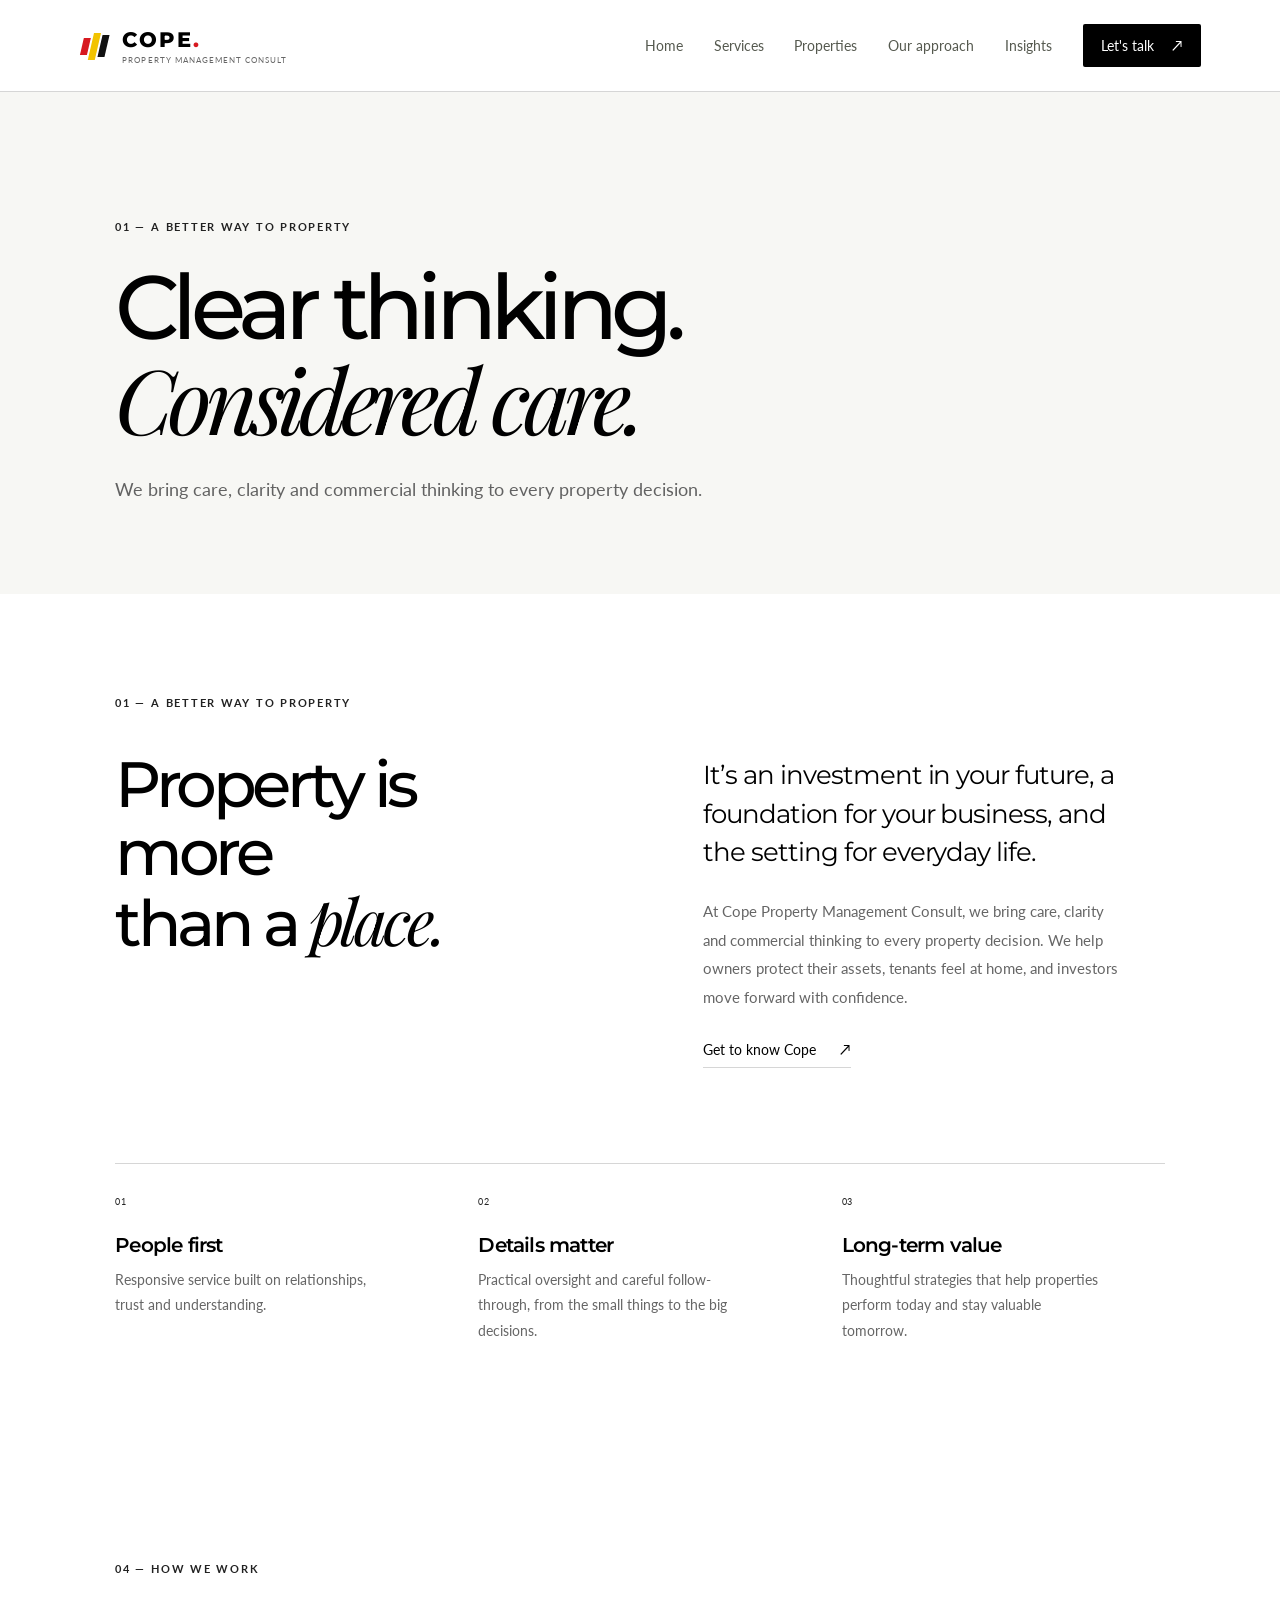
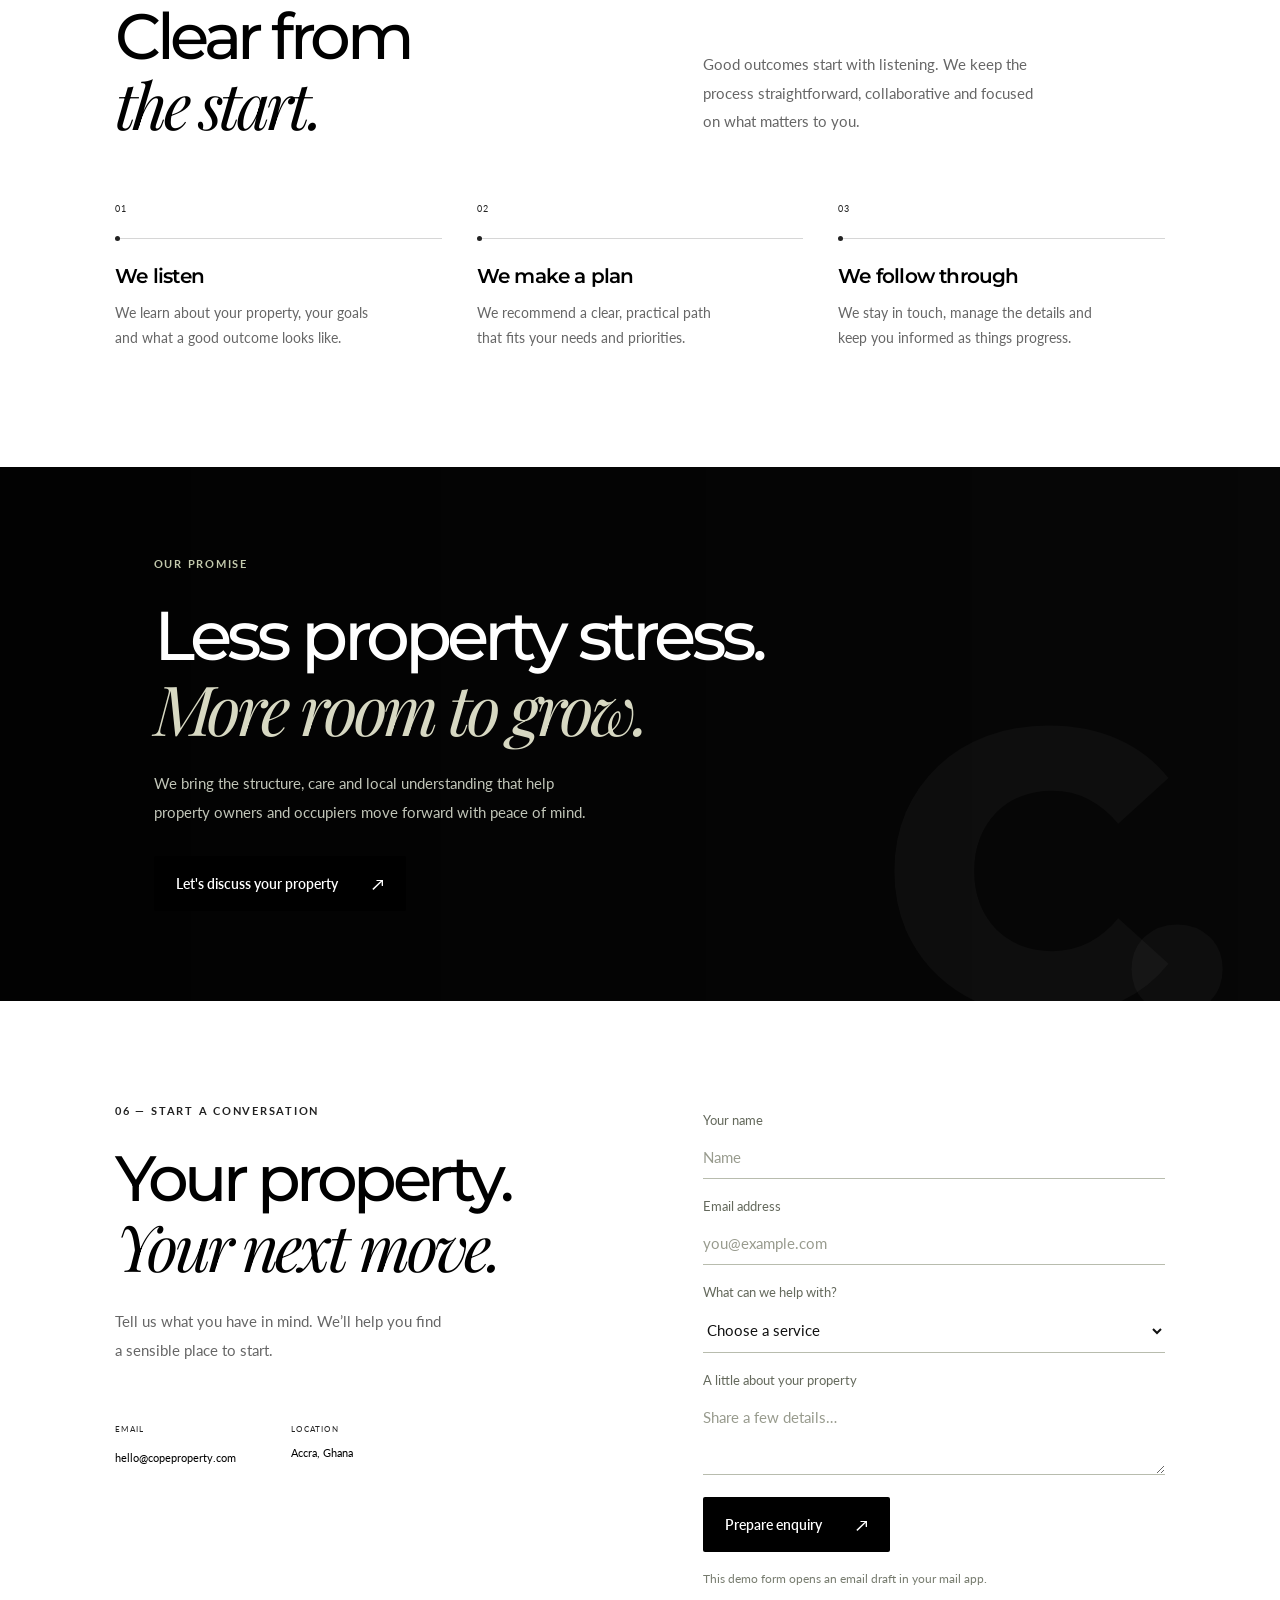
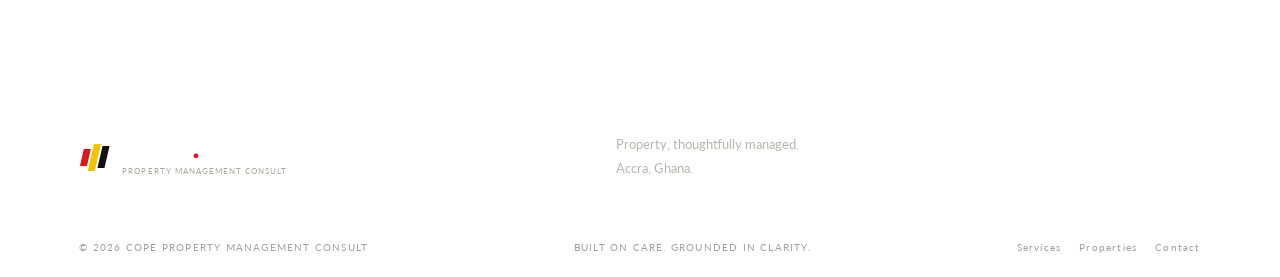
==== approach.html @ bb6e80b6 "first commit" ====
<!DOCTYPE html><html lang="en"><head>
  <meta charset="UTF-8">
  <meta name="viewport" content="width=device-width, initial-scale=1.0">
  <meta name="theme-color" content="#f4f0e8">
  <meta name="description" content="Cope Property Management Consult — thoughtful property management, real estate advisory and investment support in Ghana.">
  <title>Our Approach | Cope Property Management Consult</title>
  <link rel="preconnect" href="https://fonts.googleapis.com">
  <link rel="preconnect" href="https://fonts.gstatic.com" crossorigin>
  <link href="https://fonts.googleapis.com/css2?family=EB+Garamond:wght@400;500;600;700;800&family=Lato:wght@400;700;900&family=Montserrat:wght@400;500;600;700;800&family=Playfair+Display:wght@400;500;600;700&display=swap" rel="stylesheet">
  <link rel="stylesheet" href="styles.css">
</head><body id="top"><header class="site-header">
    <a class="brand" href="index.html" aria-label="Cope Property Management Consult home"><span class="brand-mark small"><span></span><span></span><span></span></span><span class="brand-copy"><strong>COPE<span>.</span></strong><small>PROPERTY MANAGEMENT CONSULT</small></span></a>
    <button class="menu-toggle" id="menu-toggle" aria-label="Open navigation" aria-expanded="false"><i></i><i></i></button>
    <nav class="main-nav" id="main-nav"><a href="index.html">Home</a><a href="services.html">Services</a><a href="properties.html">Properties</a><a href="approach.html">Our approach</a><a href="insights.html">Insights</a><a class="nav-cta" href="contact.html">Let's talk <span>↗</span></a></nav>
  </header><main><section class="page-hero section-pad"><div class="section-kicker">01 — A BETTER WAY TO PROPERTY</div><h1>Clear thinking.<br><em>Considered care.</em></h1><p>We bring care, clarity and commercial thinking to every property decision.</p></section><section class="intro section-pad" id="approach">
      <div class="section-kicker">01 — A BETTER WAY TO PROPERTY</div>
      <div class="intro-grid">
        <h2>Property is more<br>than a <em>place.</em></h2>
        <div class="intro-text"><p class="large-copy">It’s an investment in your future, a foundation for your business, and the setting for everyday life.</p><p>At Cope Property Management Consult, we bring care, clarity and commercial thinking to every property decision. We help owners protect their assets, tenants feel at home, and investors move forward with confidence.</p><a class="underlined-link" href="#contact">Get to know Cope <span>↗</span></a></div>
      </div>
      <div class="principles">
        <article><span>01</span><h3>People first</h3><p>Responsive service built on relationships, trust and understanding.</p></article>
        <article><span>02</span><h3>Details matter</h3><p>Practical oversight and careful follow-through, from the small things to the big decisions.</p></article>
        <article><span>03</span><h3>Long-term value</h3><p>Thoughtful strategies that help properties perform today and stay valuable tomorrow.</p></article>
      </div>
    </section><section class="process section-pad">
      <div class="section-heading"><div><div class="section-kicker">04 — HOW WE WORK</div><h2>Clear from<br><em>the start.</em></h2></div><p>Good outcomes start with listening. We keep the process straightforward, collaborative and focused on what matters to you.</p></div>
      <div class="process-grid"><article><span>01</span><div class="process-rule"></div><h3>We listen</h3><p>We learn about your property, your goals and what a good outcome looks like.</p></article><article><span>02</span><div class="process-rule"></div><h3>We make a plan</h3><p>We recommend a clear, practical path that fits your needs and priorities.</p></article><article><span>03</span><div class="process-rule"></div><h3>We follow through</h3><p>We stay in touch, manage the details and keep you informed as things progress.</p></article></div>
    </section><section class="statement">
      <div class="statement-bg"></div><div class="statement-content"><div class="section-kicker light">OUR PROMISE</div><h2>Less property stress.<br><em>More room to grow.</em></h2><p>We bring the structure, care and local understanding that help property owners and occupiers move forward with peace of mind.</p><a class="button button-light" href="#contact">Let's discuss your property <span>↗</span></a></div><div class="statement-mark">C.</div>
    </section><section class="contact section-pad" id="contact"><div class="contact-left"><div class="section-kicker">06 — START A CONVERSATION</div><h2>Your property.<br><em>Your next move.</em></h2><p>Tell us what you have in mind. We’ll help you find a sensible place to start.</p><div class="contact-details"><div><span>EMAIL</span><a href="mailto:hello@copeproperty.com">hello@copeproperty.com</a></div><div><span>LOCATION</span><p>Accra, Ghana</p></div></div></div><form class="contact-form" id="contact-form"><label>Your name<input type="text" name="name" placeholder="Name" required></label><label>Email address<input type="email" name="email" placeholder="you@example.com" required></label><label>What can we help with?<select name="service" required><option value="">Choose a service</option><option>Property management</option><option>Real estate consultancy</option><option>Sales or leasing support</option><option>Investment and asset advisory</option><option>Something else</option></select></label><label>A little about your property<textarea name="message" rows="3" placeholder="Share a few details…" required></textarea></label><button class="button button-dark submit-button" type="submit">Prepare enquiry <span>↗</span></button><p class="form-note" id="form-note">This demo form opens an email draft in your mail app.</p></form></section></main><footer class="footer"><div class="footer-top"><a class="brand footer-brand" href="index.html"><span class="brand-mark small"><span></span><span></span><span></span></span><span class="brand-copy"><strong>COPE<span>.</span></strong><small>PROPERTY MANAGEMENT CONSULT</small></span></a><p>Property, thoughtfully managed.<br>Accra, Ghana.</p><a class="back-top" href="#top">BACK TO TOP ↑</a></div><div class="footer-bottom"><span>© <span id="year"></span> COPE PROPERTY MANAGEMENT CONSULT</span><span>BUILT ON CARE. GROUNDED IN CLARITY.</span><div><a href="services.html">Services</a><a href="properties.html">Properties</a><a href="contact.html">Contact</a></div></div></footer><script src="script.js"></script></body></html>
---- styles.css ----
*{box-sizing:border-box} :root{--paper:#ffffff;--paper-2:#ffffff;--ink:#111111;--muted:#666666;--olive:#222222;--line:rgba(0,0,0,.16);--white:#ffffff;--serif:"Playfair Display","EB Garamond",serif}html{scroll-behavior:smooth;scroll-padding-top:90px}body{margin:0;background:#ffffff;color:#000000;font-family:"Lato",sans-serif;-webkit-font-smoothing:antialiased}a{color:inherit;text-decoration:none}button,input,select,textarea{font:inherit}.preloader{position:fixed;inset:0;z-index:1000;background:#ffffff;color:#111111;display:grid;place-items:center;transition:transform .9s cubic-bezier(.76,0,.24,1),visibility .9s}.preloader.done{transform:translateY(-100%);visibility:hidden}.preloader-inner{width:min(440px,82vw);text-align:center}.brand-mark{width:48px;height:48px;display:flex;align-items:center;justify-content:center;gap:3px;margin:0 auto 23px;transform:skew(-13deg)}.brand-mark span{display:block;width:10px;background:#d71920;height:25px}.brand-mark span:nth-child(2){height:40px;background:#f2c300}.brand-mark span:nth-child(3){height:32px;background:#111111}.preloader-name{font:800 36px Montserrat,sans-serif;letter-spacing:.15em}.preloader-name span,.brand-copy strong span{color:#b4bd92}.preloader-inner>p{font-size:9px;letter-spacing:.2em;margin:8px 0 44px;color:#555555}.loader-track{height:1px;background:#dedede;overflow:hidden}.loader-track span{display:block;width:0;height:100%;background:#111111;transition:width .15s}.loader-foot{display:flex;justify-content:space-between;margin-top:13px;font-size:8px;letter-spacing:.13em;color:#666666}.site-header{height:92px;padding:0 6.2%;display:flex;align-items:center;justify-content:space-between;border-bottom:1px solid var(--line);position:sticky;top:0;z-index:100;background:rgba(244,240,232,.92);backdrop-filter:blur(16px)}.brand{display:flex;align-items:center;gap:12px}.brand-mark.small{width:31px;height:32px;margin:0;gap:2px}.brand-mark.small span{width:7px;height:17px;background:#d71920}.brand-mark.small span:nth-child(2){height:27px;background:#f2c300}.brand-mark.small span:nth-child(3){height:22px;background:#111111}.brand-copy{display:flex;flex-direction:column;gap:3px}.brand-copy strong{font:800 18px Montserrat,sans-serif;letter-spacing:.12em}.brand-copy small{font-size:7px;letter-spacing:.13em;color:var(--muted)}.main-nav{display:flex;align-items:center;gap:36px;font-size:12px;color:#55594f}.main-nav>a:not(.nav-cta){transition:color .2s}.main-nav>a:hover{color:#111}.nav-cta{background:#000000;color:#ffffff;padding:13px 18px;border-radius:2px}.nav-cta span{padding-left:14px}.menu-toggle{display:none}.hero{min-height:650px;height:calc(100vh - 92px);max-height:850px;position:relative;display:grid;grid-template-columns:48% 52%;padding:0 6.2% 66px;overflow:hidden}.hero-copy{padding:clamp(65px,10vh,120px) 7% 30px 0;position:relative;z-index:2}.eyebrow,.section-kicker{font-size:9px;font-weight:700;letter-spacing:.17em;color:var(--olive);display:flex;align-items:center;gap:10px}.eyebrow-line{width:28px;height:1px;background:var(--olive)}h1,h2,h3,p{margin-top:0}.hero h1{font:500 clamp(52px,6.1vw,88px)/.99 Montserrat,sans-serif;letter-spacing:-.075em;margin:33px 0 26px}.hero h1 em,h2 em{font-family:var(--serif);font-weight:400;letter-spacing:-.06em}.hero-intro{max-width:420px;font-size:14px;line-height:1.9;color:#676b62}.hero-actions{display:flex;align-items:center;gap:27px;margin-top:35px}.button{display:inline-flex;align-items:center;justify-content:space-between;gap:34px;padding:17px 20px;border:0;border-radius:2px;font-size:11px;font-weight:600;cursor:pointer;transition:transform .25s,background .25s}.button:hover{transform:translateY(-3px)}.button span{font-size:16px}.button-dark{background:#000000;color:#ffffff}.text-link,.underlined-link{font-size:11px;border-bottom:1px solid var(--line);padding-bottom:8px}.text-link span{padding-left:10px}.hero-note{display:flex;align-items:flex-start;gap:11px;position:absolute;bottom:42px;font-size:10px;line-height:1.6;color:#7b7e73}.note-dot{width:7px;height:7px;border-radius:50%;background:var(--olive);margin-top:4px}.hero-visual{position:relative;margin:30px 0 0 0;min-height:0}.hero-image{position:absolute;inset:0;background:url('https://images.unsplash.com/photo-1600607687939-ce8a6c25118c?auto=format&fit=crop&w=1600&q=85') center/cover;animation:heroReveal 1.4s .2s both;filter:saturate(.72)}.image-shade{position:absolute;inset:0;background:linear-gradient(180deg,transparent 65%,rgba(18,24,19,.48))}.hero-image-label{position:absolute;bottom:22px;left:24px;right:24px;display:flex;justify-content:space-between;color:#fff;font-size:8px;letter-spacing:.15em}.hero-float-card{position:absolute;left:-45px;bottom:78px;background:#ffffff;padding:19px 22px;display:flex;align-items:center;gap:14px;box-shadow:0 18px 50px #1d261b18;min-width:255px}.float-icon{width:35px;height:35px;display:grid;place-items:center;border:1px solid var(--line);border-radius:50%;font-size:17px}.hero-float-card strong,.hero-float-card small{display:block}.hero-float-card strong{font-size:11px;margin-bottom:5px}.hero-float-card small{font-size:9px;color:var(--muted)}.vertical-caption{position:absolute;right:-28px;top:50%;transform:rotate(90deg) translateX(50%);transform-origin:right;font-size:8px;letter-spacing:.2em;color:var(--muted)}.hero-bottom{position:absolute;left:6.2%;right:6.2%;bottom:22px;display:flex;align-items:center;gap:14px;font-size:8px;letter-spacing:.15em;color:#85877c}.scroll-line{height:1px;width:65px;background:#a5a79b}.hero-bottom>span:last-child{margin-left:auto}.ticker{overflow:hidden;background:#ffffff;padding:17px 0}.ticker-track{display:flex;align-items:center;justify-content:space-around;gap:28px;white-space:nowrap;min-width:900px;font-size:9px;letter-spacing:.18em;font-weight:700}.ticker-track b{color:var(--olive);font-size:13px}.section-pad{padding:110px 9%}.intro{background:#ffffff}.intro-grid{display:grid;grid-template-columns:1fr 1fr;gap:12%;margin-top:42px}.intro h2,.section-heading h2,.properties h2,.insights h2,.contact h2{font:500 clamp(43px,5vw,66px)/1.05 Montserrat,sans-serif;letter-spacing:-.07em;margin:0}.intro-text{padding-top:5px;max-width:480px}.large-copy{font:400 22px/1.5 Montserrat,sans-serif;letter-spacing:-.04em;max-width:440px}.intro-text>p:not(.large-copy){font-size:12px;line-height:1.9;color:var(--muted);max-width:420px;margin-bottom:28px}.underlined-link{display:inline-flex;gap:24px;align-items:center;padding-bottom:9px}.principles{display:grid;grid-template-columns:repeat(3,1fr);gap:40px;margin-top:95px;border-top:1px solid var(--line);padding-top:25px}.principles article>span,.process-grid article>span{font-size:9px;color:var(--olive);letter-spacing:.1em}.principles h3{font:600 17px Montserrat,sans-serif;margin:25px 0 10px;letter-spacing:-.04em}.principles p{font-size:11px;line-height:1.8;color:var(--muted);max-width:260px}.services{background:#ffffff}.section-heading{display:grid;grid-template-columns:1fr 1fr;gap:12%;align-items:end;margin-bottom:55px}.section-heading .section-kicker{margin-bottom:28px}.section-heading>p{max-width:350px;font-size:12px;line-height:1.9;color:var(--muted);margin-bottom:5px}.service-list{border-top:1px solid var(--line)}.service-row{display:grid;grid-template-columns:70px 1fr 45px;align-items:center;padding:27px 0;border-bottom:1px solid var(--line);transition:padding .25s}.service-row:hover{padding-left:12px;padding-right:12px}.service-number{font-size:9px;color:var(--olive)}.service-main h3{font:500 22px Montserrat,sans-serif;letter-spacing:-.05em;margin:0 0 8px}.service-main p{font-size:11px;color:var(--muted);margin:0}.service-arrow{justify-self:end;width:34px;height:34px;display:grid;place-items:center;border:1px solid var(--line);border-radius:50%;transition:background .2s,color .2s}.service-row:hover .service-arrow{background:#000000;color:#ffffff}.properties{background:#ffffff}.properties-top,.insights-head{display:flex;justify-content:space-between;align-items:end;margin-bottom:45px}.properties h2,.insights h2{margin-top:25px}.property-controls{display:flex;gap:8px;flex-wrap:wrap}.filter{background:transparent;border:1px solid var(--line);padding:10px 14px;font-size:10px;color:#65695e;cursor:pointer}.filter.active,.filter:hover{background:#000000;color:#ffffff;border-color:var(--ink)}.property-grid{display:grid;grid-template-columns:repeat(3,1fr);gap:20px}.property-card{min-width:0}.property-photo{height:350px;display:block;position:relative;overflow:hidden;background-size:cover;background-position:center}.property-photo:before{content:"";position:absolute;inset:0;background:linear-gradient(180deg,rgba(0,0,0,.14),transparent 35%,rgba(0,0,0,.2));transition:transform .6s}.property-photo:hover:before{transform:scale(1.04)}.photo-one{background-image:url('https://images.unsplash.com/photo-1600607687920-4e2a09cf159d?auto=format&fit=crop&w=900&q=80')}.photo-two{background-image:url('https://images.unsplash.com/photo-1497366754035-f200968a6e72?auto=format&fit=crop&w=900&q=80')}.photo-three{background-image:url('https://images.unsplash.com/photo-1600566753086-00f18fb6b3ea?auto=format&fit=crop&w=900&q=80')}.photo-tag{position:absolute;top:16px;left:16px;background:#ffffff;padding:8px 10px;font-size:8px;letter-spacing:.12em}.photo-open{position:absolute;right:16px;bottom:16px;background:#ffffff;width:35px;height:35px;border-radius:50%;display:grid;place-items:center}.property-info{display:flex;justify-content:space-between;padding:18px 0 23px;border-bottom:1px solid var(--line)}.property-info h3{font:600 15px Montserrat,sans-serif;letter-spacing:-.03em;margin-bottom:7px}.property-info p{font-size:10px;color:var(--muted);margin:0}.property-index{font-size:9px;color:var(--olive)}.property-disclaimer{font-size:9px;color:var(--muted);margin:22px 0 0}.statement{min-height:510px;background:#111111;color:#ffffff;position:relative;overflow:hidden;display:flex;align-items:center;padding:90px 12%}.statement-bg{position:absolute;inset:0;background:linear-gradient(90deg,rgba(25,31,24,.95),rgba(25,31,24,.65)),url('https://images.unsplash.com/photo-1600607687939-ce8a6c25118c?auto=format&fit=crop&w=1600&q=80') center 55%/cover;opacity:.95}.statement-content{position:relative;z-index:1;max-width:650px}.section-kicker.light{color:#c3c9ad}.statement h2{font:500 clamp(42px,5.4vw,72px)/1.04 Montserrat,sans-serif;letter-spacing:-.07em;margin:30px 0 22px}.statement h2 em{color:#d7d8c2}.statement-content>p{max-width:440px;font-size:12px;line-height:1.9;color:#c1c5b8;margin-bottom:30px}.button-light{background:#ffffff;color:#000000}.statement-mark{position:absolute;right:8%;bottom:-110px;font:800 400px Montserrat,sans-serif;letter-spacing:-.14em;color:#ffffff08}.process{background:#ffffff}.process-grid{display:grid;grid-template-columns:repeat(3,1fr);gap:35px;margin-top:25px}.process-rule{height:1px;background:var(--line);margin:23px 0 25px;position:relative}.process-rule:before{content:"";position:absolute;left:0;top:-2px;width:5px;height:5px;background:var(--olive);border-radius:50%}.process-grid h3{font:600 18px Montserrat,sans-serif;letter-spacing:-.04em;margin-bottom:12px}.process-grid p{font-size:11px;line-height:1.85;color:var(--muted);max-width:260px}.insights{background:#ffffff}.coming-soon{font-size:8px;letter-spacing:.15em;color:var(--olive);border-bottom:1px solid var(--line);padding-bottom:8px}.insight-card{display:grid;grid-template-columns:1fr 1fr;background:#f7f7f7;min-height:310px}.insight-image{background:url('https://images.unsplash.com/photo-1600607687939-ce8a6c25118c?auto=format&fit=crop&w=1000&q=80') center/cover;min-height:310px;filter:saturate(.65)}.insight-copy{padding:clamp(25px,5vw,60px);align-self:center}.insight-label{font-size:8px;letter-spacing:.15em;color:var(--olive)}.insight-copy h3{font:500 clamp(24px,3vw,34px)/1.2 Montserrat,sans-serif;letter-spacing:-.05em;margin:22px 0 15px;max-width:420px}.insight-copy p{font-size:11px;line-height:1.8;color:var(--muted);max-width:400px;margin-bottom:25px}.contact{background:#ffffff;display:grid;grid-template-columns:1fr 1fr;gap:12%;}.contact h2{margin:28px 0 24px}.contact-left>p{font-size:12px;line-height:1.8;color:var(--muted);max-width:330px}.contact-details{display:flex;gap:55px;margin-top:60px}.contact-details span{display:block;font-size:8px;letter-spacing:.15em;color:var(--olive);margin-bottom:12px}.contact-details a,.contact-details p{font-size:11px;margin:0}.contact-form{display:flex;flex-direction:column;gap:19px;padding-top:8px}.contact-form label{font-size:10px;color:#64695c;display:flex;flex-direction:column;gap:10px}.contact-form input,.contact-form select,.contact-form textarea{width:100%;border:0;border-bottom:1px solid #b8bcae;background:transparent;padding:10px 0 12px;outline:none;border-radius:0;color:var(--ink);font-size:12px;resize:vertical}.contact-form input:focus,.contact-form select:focus,.contact-form textarea:focus{border-color:var(--ink)}.contact-form input::placeholder,.contact-form textarea::placeholder{color:#989b8e}.submit-button{align-self:flex-start;margin-top:3px}.form-note{font-size:9px;color:#777c6f;margin:0}.footer{background:#000000;color:#ffffff;padding:45px 6.2% 24px}.footer-top{display:flex;align-items:center;justify-content:space-between;padding-bottom:40px;border-bottom:1px solid #ffffff26}.footer-brand .brand-copy small{color:#a4a99b}.footer-top>p{font-size:10px;line-height:1.8;color:#b4b8ac;margin:0}.back-top{font-size:8px;letter-spacing:.14em;border-bottom:1px solid #ffffff50;padding-bottom:8px}.footer-bottom{padding-top:20px;display:flex;justify-content:space-between;gap:20px;align-items:center;font-size:7px;letter-spacing:.12em;color:#9da396}.footer-bottom div{display:flex;gap:18px}.footer-bottom a:hover{color:white}@keyframes heroReveal{from{clip-path:inset(0 0 100% 0)}to{clip-path:inset(0 0 0 0)}}@media(max-width:900px){.site-header{height:78px;padding:0 5%}.main-nav{gap:20px}.hero{padding-left:5%;padding-right:5%;grid-template-columns:48% 52%;min-height:620px}.hero h1{font-size:clamp(47px,7vw,70px)}.hero-copy{padding-top:95px}.hero-float-card{left:-25px}.section-pad{padding:85px 7%}.property-photo{height:280px}.contact{gap:7%}}@media(max-width:680px){html{scroll-padding-top:75px}.site-header{height:74px}.brand-copy strong{font-size:16px}.brand-copy small{font-size:6px}.menu-toggle{display:flex;flex-direction:column;gap:6px;background:transparent;border:0;padding:12px;z-index:3}.menu-toggle i{width:22px;height:1px;background:var(--ink);display:block;transition:transform .2s}.menu-toggle[aria-expanded=true] i:first-child{transform:translateY(3.5px) rotate(45deg)}.menu-toggle[aria-expanded=true] i:last-child{transform:translateY(-3.5px) rotate(-45deg)}.main-nav{position:absolute;top:73px;left:0;right:0;padding:22px 6% 28px;background:#ffffff;border-bottom:1px solid var(--line);display:none;align-items:stretch;gap:0;flex-direction:column}.main-nav.open{display:flex}.main-nav>a{padding:14px 0;border-bottom:1px solid var(--line)}.main-nav .nav-cta{margin-top:15px;padding:15px}.hero{height:auto;max-height:none;min-height:0;display:flex;flex-direction:column;padding:0 5% 65px}.hero-copy{padding:58px 0 35px}.hero h1{font-size:clamp(51px,13vw,76px);margin:26px 0 20px}.hero-intro{font-size:13px;max-width:380px}.hero-actions{gap:18px;flex-wrap:wrap;margin-top:27px}.button{padding:15px 16px;gap:22px}.text-link{font-size:10px}.hero-note{position:static;margin-top:32px}.hero-visual{height:440px;margin:0 0 5px 8px}.hero-float-card{left:-8px;bottom:48px;padding:14px 15px;min-width:225px}.vertical-caption{right:-22px}.hero-bottom{left:5%;right:5%;bottom:20px}.hero-bottom>span:last-child{display:none}.ticker-track{justify-content:flex-start;animation:marquee 22s linear infinite}.section-pad{padding:72px 6%}.intro-grid,.section-heading,.contact{grid-template-columns:1fr;gap:26px}.intro-grid{margin-top:30px}.intro h2,.section-heading h2,.properties h2,.insights h2,.contact h2{font-size:clamp(43px,11vw,58px)}.intro-text{padding-top:0}.large-copy{font-size:20px}.principles{grid-template-columns:1fr;gap:15px;margin-top:48px}.principles article{display:grid;grid-template-columns:35px 1fr;column-gap:12px;border-top:1px solid var(--line);padding-top:16px}.principles article>span{grid-row:span 2}.principles h3{margin:0 0 7px}.principles p{margin-bottom:4px;max-width:400px}.section-heading{margin-bottom:35px}.section-heading>p{margin:0}.service-row{grid-template-columns:35px 1fr 30px;padding:23px 0;gap:8px}.service-main h3{font-size:17px}.service-main p{font-size:10px;line-height:1.6;max-width:290px}.properties-top,.insights-head{align-items:flex-start;flex-direction:column;gap:25px;margin-bottom:30px}.property-controls{gap:6px}.filter{padding:9px 10px;font-size:9px}.property-grid{grid-template-columns:1fr;gap:20px}.property-photo{height:330px}.property-info{padding:15px 0 18px}.statement{min-height:450px;padding:75px 7%}.statement h2{font-size:clamp(43px,11vw,61px)}.statement-mark{font-size:250px;right:0;bottom:-70px}.process-grid{grid-template-columns:1fr;gap:14px;margin-top:15px}.process-grid article{display:grid;grid-template-columns:30px 1fr;column-gap:10px}.process-grid article>span{grid-row:span 3}.process-rule{margin:9px 0 16px}.process-grid h3{margin-bottom:8px}.process-grid p{margin-bottom:15px;max-width:390px}.coming-soon{align-self:flex-start}.insight-card{grid-template-columns:1fr}.insight-image{min-height:230px}.insight-copy{padding:28px}.contact-details{gap:28px;margin-top:35px;flex-wrap:wrap}.contact-form{margin-top:10px}.footer{padding:35px 6% 20px}.footer-top{align-items:flex-start;gap:20px;flex-wrap:wrap}.footer-top>p{order:3;width:100%}.back-top{margin-left:auto}.footer-bottom{flex-direction:column;align-items:flex-start;line-height:1.8}.footer-bottom div{gap:15px}@keyframes marquee{from{transform:translateX(0)}to{transform:translateX(-35%)}}}@media(prefers-reduced-motion:reduce){*,*:before,*:after{scroll-behavior:auto!important;animation-duration:.01ms!important;animation-iteration-count:1!important;transition-duration:.01ms!important}}

/* Requested visual refinements: clean white canvas, black buttons, brand tricolour. */
html, body, main, .site-header, .hero, .intro, .services, .properties, .process,
.insights, .contact, .footer, .ticker, .property-info, .insight-card {
  background-color: #ffffff;
}
.button, .button-dark, .button-light, .nav-cta, .filter.active, .filter:hover,
.service-row:hover .service-arrow {
  background-color: #000000;
  color: #ffffff;
}
.preloader { background: #ffffff; color: #111111; }
.preloader .loader-track { background: #dedede; }
.preloader .loader-track span { background: #111111; }
.preloader .brand-mark span, .brand-mark span:first-child { background: #d71920; }
.preloader .brand-mark span:nth-child(2), .brand-mark.small span:nth-child(2) { background: #f2c300; }
.preloader .brand-mark span:nth-child(3), .brand-mark.small span:nth-child(3) { background: #111111; }
.brand-copy strong span, .preloader-name span { color: #d71920; }
.statement { background-color: #111111; }
.statement-bg { background-image: linear-gradient(90deg,rgba(0,0,0,.94),rgba(0,0,0,.64)),url('https://images.unsplash.com/photo-1600607687939-ce8a6c25118c?auto=format&fit=crop&w=1600&q=80'); }


/* 2026 multi-page refinement: stronger type scale and more generous reading sizes */
body{font-size:16px}.site-header{background:rgba(255,255,255,.96)}.main-nav{font-size:14px;gap:clamp(18px,2.4vw,38px)}.brand-copy strong{font-size:21px}.brand-copy small{font-size:8px}.eyebrow,.section-kicker{font-size:11px;letter-spacing:.16em}.hero h1{font-size:clamp(60px,6.5vw,100px)}.hero-intro{font-size:17px;line-height:1.8}.hero-note{font-size:12px}.button{font-size:14px;padding:18px 22px}.text-link,.underlined-link{font-size:14px}.section-pad{padding-top:clamp(82px,8vw,130px);padding-bottom:clamp(82px,8vw,130px)}.intro-text>p:not(.large-copy),.section-heading>p,.statement-content>p,.contact-left>p{font-size:15px;line-height:1.9}.large-copy{font-size:clamp(23px,2vw,29px)}.principles h3,.process-grid h3{font-size:20px}.principles p,.process-grid p{font-size:14px;line-height:1.8}.service-main h3{font-size:clamp(21px,2vw,27px)}.service-main p{font-size:14px}.service-number{font-size:12px}.filter{font-size:13px;padding:12px 17px}.property-info h3{font-size:19px}.property-info p,.property-disclaimer{font-size:13px}.photo-tag{font-size:10px}.insight-copy h3{font-size:clamp(27px,3vw,39px)}.insight-copy p{font-size:14px}.contact-form label{font-size:13px}.contact-form input,.contact-form select,.contact-form textarea{font-size:15px}.form-note{font-size:12px}.footer-top>p{font-size:13px}.footer-bottom{font-size:10px}
.page-hero{padding-top:clamp(90px,10vw,150px);padding-bottom:70px;background:#f7f7f4}.page-hero h1{font:500 clamp(52px,7vw,92px)/1.02 Montserrat,sans-serif;letter-spacing:-.075em;margin:28px 0 24px}.page-hero h1 em,.portfolio-heading h2 em{font-family:var(--serif);font-weight:400}.page-hero>p{max-width:760px;font-size:18px;line-height:1.85;color:#626262}.portfolio-counts{display:flex;gap:clamp(24px,6vw,80px);margin-top:55px;padding-top:24px;border-top:1px solid var(--line);flex-wrap:wrap}.portfolio-counts span{font-size:11px;letter-spacing:.12em;color:#666}.portfolio-counts b{display:block;font:600 25px Montserrat,sans-serif;color:#111;margin-bottom:8px}.portfolio{padding-top:75px}.portfolio-heading{display:grid;grid-template-columns:1fr 1fr;gap:12%;align-items:end;margin:15px 0 35px}.portfolio-heading h2{font:500 clamp(42px,5vw,66px)/1.05 Montserrat,sans-serif;letter-spacing:-.07em;margin:22px 0 0}.portfolio-heading>p{font-size:16px;line-height:1.85;color:#666;max-width:460px;margin-bottom:5px}.listing-row{display:grid;grid-template-columns:minmax(0,1.05fr) minmax(0,.95fr);gap:clamp(30px,5vw,76px);align-items:stretch;margin:0 0 100px;padding-bottom:50px;border-bottom:1px solid var(--line)}.listing-gallery{height:510px;position:relative;overflow:hidden;background:#e8e8e4}.listing-gallery .slide{position:absolute;inset:0;background-position:center;background-size:cover;opacity:0;transform:scale(1.035);transition:opacity .8s ease,transform 5s ease}.listing-gallery .slide.active{opacity:1;transform:scale(1)}.gallery-counter{position:absolute;left:22px;top:22px;background:#fff;padding:10px 13px;font-size:11px;letter-spacing:.12em}.gallery-dots{position:absolute;bottom:22px;left:22px;display:flex;gap:9px}.gallery-dots button{width:28px;height:3px;border:0;padding:0;background:#ffffff80;cursor:pointer}.gallery-dots button.active{background:#fff}.listing-detail{align-self:center;padding:18px 0}.listing-meta{display:flex;justify-content:space-between;gap:15px;font-size:10px;letter-spacing:.15em;color:#666;border-bottom:1px solid var(--line);padding-bottom:18px}.listing-meta span:first-child{font-weight:800;color:#111}.listing-detail h3{font:500 clamp(30px,3.2vw,43px)/1.12 Montserrat,sans-serif;letter-spacing:-.06em;margin:28px 0 18px}.listing-detail p{font-size:16px;line-height:1.9;color:#666}.listing-detail ul{padding:18px 0 18px 20px;margin:0 0 15px;color:#333}.listing-detail li{font-size:15px;line-height:2}.listing-detail .button{margin-top:12px}.portfolio .property-disclaimer{max-width:900px;line-height:1.8;border-top:1px solid var(--line);padding-top:25px}.page-hero+.services{padding-top:50px}.page-hero+.contact{padding-top:75px}
@media(max-width:900px){.listing-row{gap:30px}.listing-gallery{height:430px}.portfolio-heading{gap:7%}.page-hero>p{font-size:16px}}
@media(max-width:680px){.main-nav{font-size:15px}.hero h1{font-size:clamp(53px,13vw,78px)}.hero-intro{font-size:15px}.page-hero{padding-top:75px;padding-bottom:55px}.page-hero h1{font-size:clamp(48px,12vw,68px)}.page-hero>p{font-size:15px}.portfolio-counts{gap:25px;margin-top:35px}.portfolio-heading{grid-template-columns:1fr;gap:18px;margin-bottom:25px}.portfolio-heading>p{font-size:15px}.listing-row{grid-template-columns:1fr;gap:20px;margin-bottom:65px;padding-bottom:35px}.listing-gallery{height:370px}.listing-detail{padding:0}.listing-detail h3{font-size:32px}.listing-detail p{font-size:15px}.listing-detail li{font-size:14px}.listing-meta{font-size:9px}.portfolio{padding-top:55px}}


/* Hero visibility + responsive image carousel */
.hero{isolation:isolate;overflow:visible;}
.hero-copy{z-index:5;min-width:0;padding-bottom:100px;}
.hero-actions{position:relative;z-index:8;display:flex;align-items:center;flex-wrap:wrap;gap:18px;}
.hero-actions .button{position:relative;z-index:9;min-height:54px;white-space:nowrap;visibility:visible;opacity:1;}
.hero-actions .text-link{position:relative;z-index:9;white-space:nowrap;}
.hero-visual{isolation:isolate;overflow:hidden;min-height:420px;}
.hero-slides,.hero-slide{position:absolute;inset:0;width:100%;height:100%;}
.hero-slide{opacity:0;visibility:hidden;background-position:center;background-size:cover;transform:scale(1.035);transition:opacity .75s ease,transform 5s ease,visibility .75s;animation:none!important;}
.hero-slide.active{opacity:1;visibility:visible;transform:scale(1);}
.hero-slide-two{background-image:url('https://images.unsplash.com/photo-1600607687920-4e2a09cf159d?auto=format&fit=crop&w=1600&q=85');}
.hero-slide-three{background-image:url('https://images.unsplash.com/photo-1600566753086-00f18fb6b3ea?auto=format&fit=crop&w=1600&q=85');}
.hero-slide-four{background-image:url('https://images.unsplash.com/photo-1497366754035-f200968a6e72?auto=format&fit=crop&w=1600&q=85');}
.hero-image-label{z-index:3;bottom:65px;}
.hero-slider-controls{position:absolute;z-index:5;right:22px;bottom:20px;display:flex;align-items:center;gap:12px;}
.hero-slider-controls>button{width:34px;height:34px;border:1px solid rgba(255,255,255,.75);border-radius:50%;background:rgba(0,0,0,.22);color:#fff;font-size:17px;cursor:pointer;display:grid;place-items:center;transition:background .2s;}
.hero-slider-controls>button:hover{background:#000;}
.hero-dots{display:flex;align-items:center;gap:7px;}
.hero-dots button{width:17px;height:3px;border:0;padding:0;background:rgba(255,255,255,.5);cursor:pointer;}
.hero-dots button.active{background:#fff;width:25px;}
.hero-float-card{z-index:4;}
.image-shade{z-index:2;pointer-events:none;}
@media(max-width:900px){.hero{grid-template-columns:46% 54%;}.hero-copy{padding-right:5%;}.hero h1{font-size:clamp(52px,6vw,76px);}.hero-actions{gap:14px;}.hero-actions .button{padding:16px 17px;font-size:13px;}}
@media(max-width:680px){.hero{overflow:hidden;}.hero-copy{padding:58px 0 28px;}.hero-actions{gap:14px;}.hero-actions .button{min-height:50px;padding:15px 16px;font-size:13px;}.hero-visual{height:440px;min-height:440px;margin:0 0 5px 8px;}.hero-image-label{bottom:65px;left:16px;right:16px;font-size:8px;}.hero-slider-controls{right:14px;bottom:17px;gap:8px;}.hero-slider-controls>button{width:31px;height:31px;}.hero-dots{gap:5px;}.hero-dots button{width:13px;}.hero-dots button.active{width:20px;}.hero-float-card{bottom:70px;}}
@media(prefers-reduced-motion:reduce){.hero-slide{transition:none;}}

/* First-screen hero fit: keep the complete hero visible beneath the header. */
@media (min-width: 681px) {
  .hero {
    height: calc(100svh - 92px);
    min-height: 0;
    max-height: none;
    padding-top: 0;
    padding-bottom: 54px;
    overflow: hidden;
    grid-template-columns: minmax(0, 48%) minmax(0, 52%);
  }
  .hero-copy {
    padding: clamp(24px, 5.5vh, 66px) 6% 76px 0;
  }
  .hero h1 {
    font-size: clamp(44px, 5.1vw, 76px);
    margin: clamp(14px, 2.5vh, 26px) 0 clamp(12px, 2vh, 20px);
  }
  .hero-intro {
    font-size: clamp(13px, 1.15vw, 16px);
    line-height: 1.65;
    max-width: 400px;
  }
  .hero-actions { margin-top: clamp(16px, 2.5vh, 28px); }
  .hero-actions .button { min-height: 48px; padding: 14px 18px; }
  .hero-note { bottom: 24px; }
  .hero-visual { min-height: 0; height: auto; margin-top: 20px; margin-bottom: 0; }
  .hero-float-card { bottom: 62px; }
  .hero-bottom { bottom: 13px; }
}
@media (min-width: 681px) and (max-width: 900px) {
  .hero { height: calc(100svh - 78px); }
  .hero-copy { padding-top: clamp(20px, 4vh, 42px); }
  .hero h1 { font-size: clamp(42px, 5.6vw, 60px); }
  .hero-intro { font-size: 13px; }
  .hero-actions { align-items: flex-start; flex-direction: column; gap: 13px; }
}
@media (max-width: 680px) {
  .hero {
    height: calc(100svh - 74px);
    min-height: 0;
    max-height: none;
    padding: 0 5% 42px;
    display: flex;
    flex-direction: column;
    overflow: hidden;
  }
  .hero-copy {
    flex: 0 0 auto;
    padding: clamp(14px, 2.5vh, 22px) 0 8px;
  }
  .hero h1 {
    font-size: clamp(37px, 9.5vw, 54px);
    line-height: .98;
    margin: 12px 0 10px;
  }
  .eyebrow { font-size: 9px; }
  .hero-intro {
    max-width: 470px;
    font-size: 12px;
    line-height: 1.5;
    margin-bottom: 0;
  }
  .hero-actions {
    margin-top: 13px;
    gap: 14px;
    flex-wrap: wrap;
    align-items: center;
  }
  .hero-actions .button { min-height: 43px; padding: 12px 14px; font-size: 11px; }
  .hero-actions .text-link { font-size: 10px; padding-bottom: 5px; }
  .hero-note { display: none; }
  .hero-visual {
    flex: 1 1 auto;
    height: auto;
    min-height: 170px;
    margin: 9px 0 0 6px;
    overflow: hidden;
  }
  .hero-float-card { left: 10px; bottom: 54px; padding: 10px 12px; min-width: 0; }
  .hero-float-card .float-icon { width: 29px; height: 29px; }
  .hero-float-card strong { font-size: 10px; }
  .hero-float-card small { font-size: 8px; }
  .hero-image-label { left: 14px; right: 14px; bottom: 54px; font-size: 7px; }
  .hero-slider-controls { right: 12px; bottom: 12px; }
  .hero-slider-controls>button { width: 29px; height: 29px; }
  .hero-bottom { left: 5%; right: 5%; bottom: 10px; font-size: 7px; }
}
@media (max-width: 680px) and (max-height: 740px) {
  .hero { padding-bottom: 36px; }
  .hero-copy { padding-top: 10px; }
  .hero h1 { font-size: clamp(34px, 8.5vw, 46px); margin: 9px 0 8px; }
  .hero-intro { font-size: 11px; line-height: 1.4; }
  .hero-actions { margin-top: 10px; }
  .hero-visual { min-height: 145px; margin-top: 7px; }
}
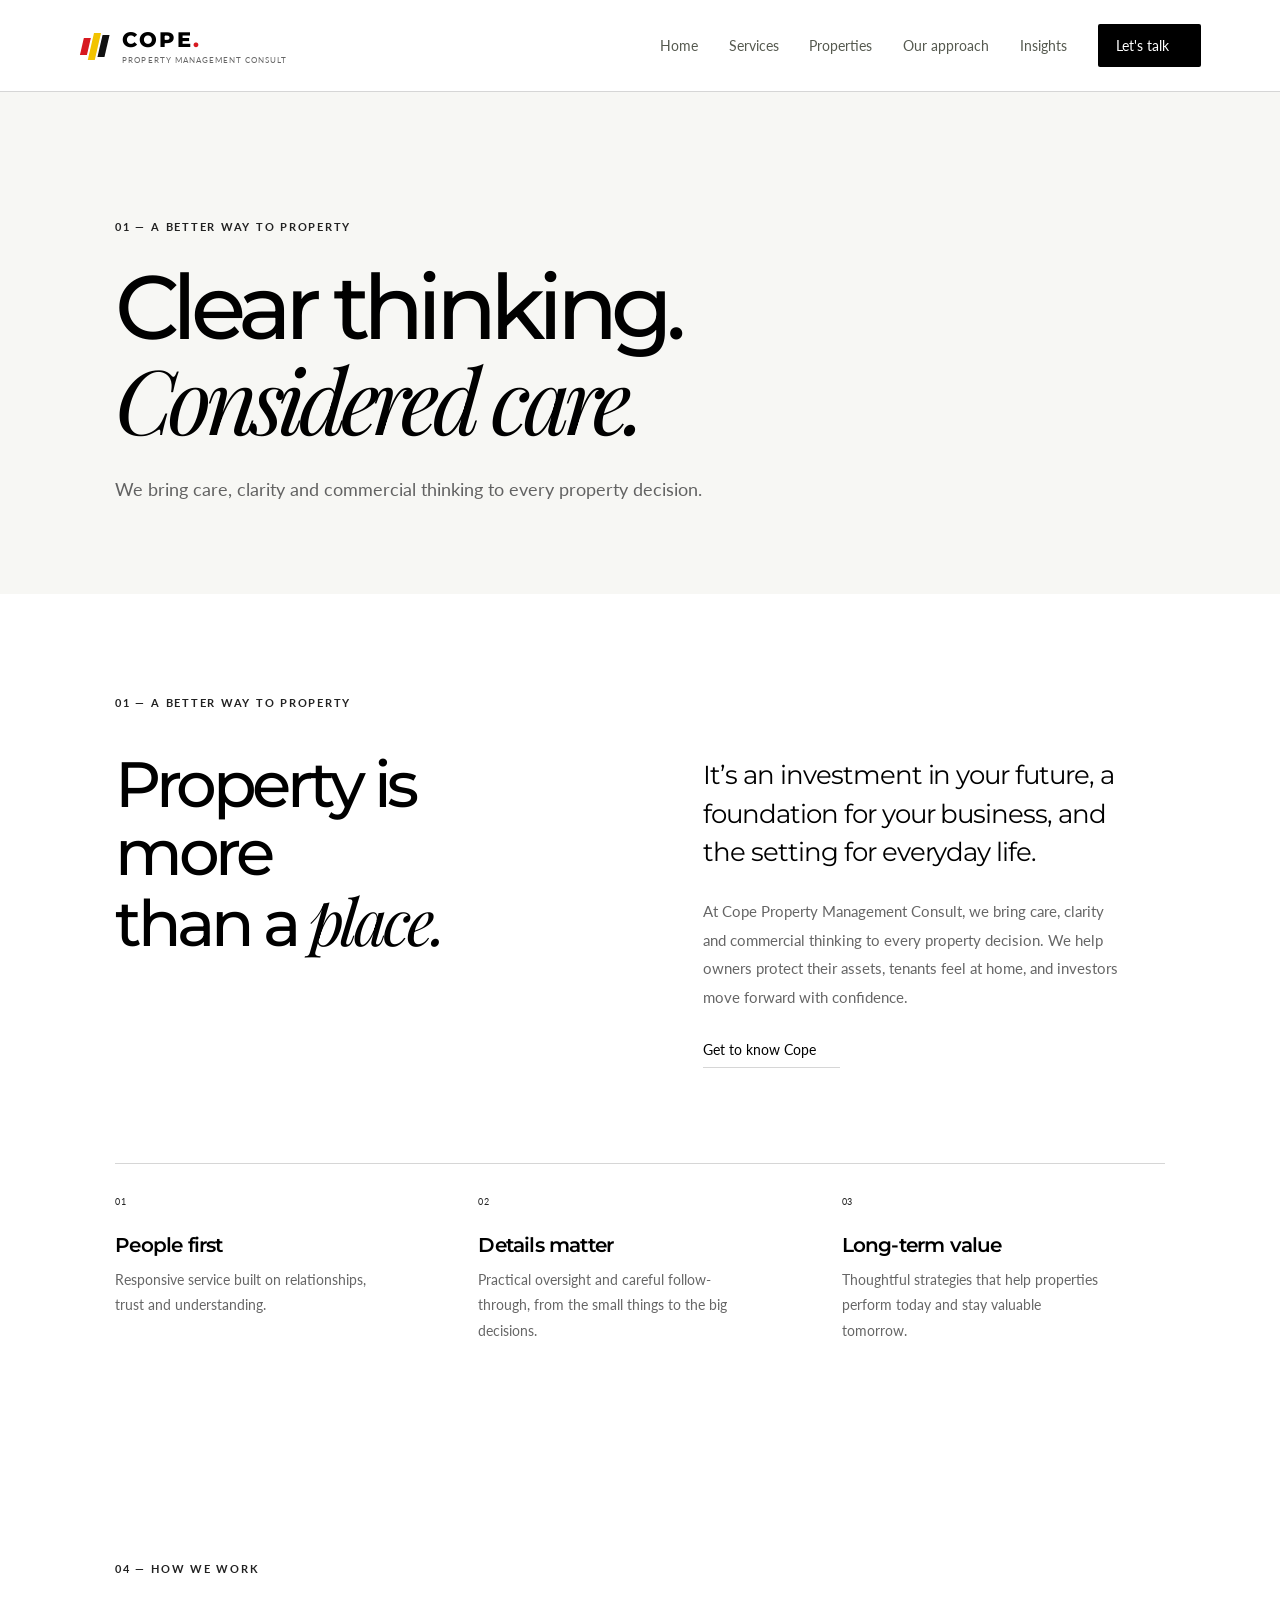
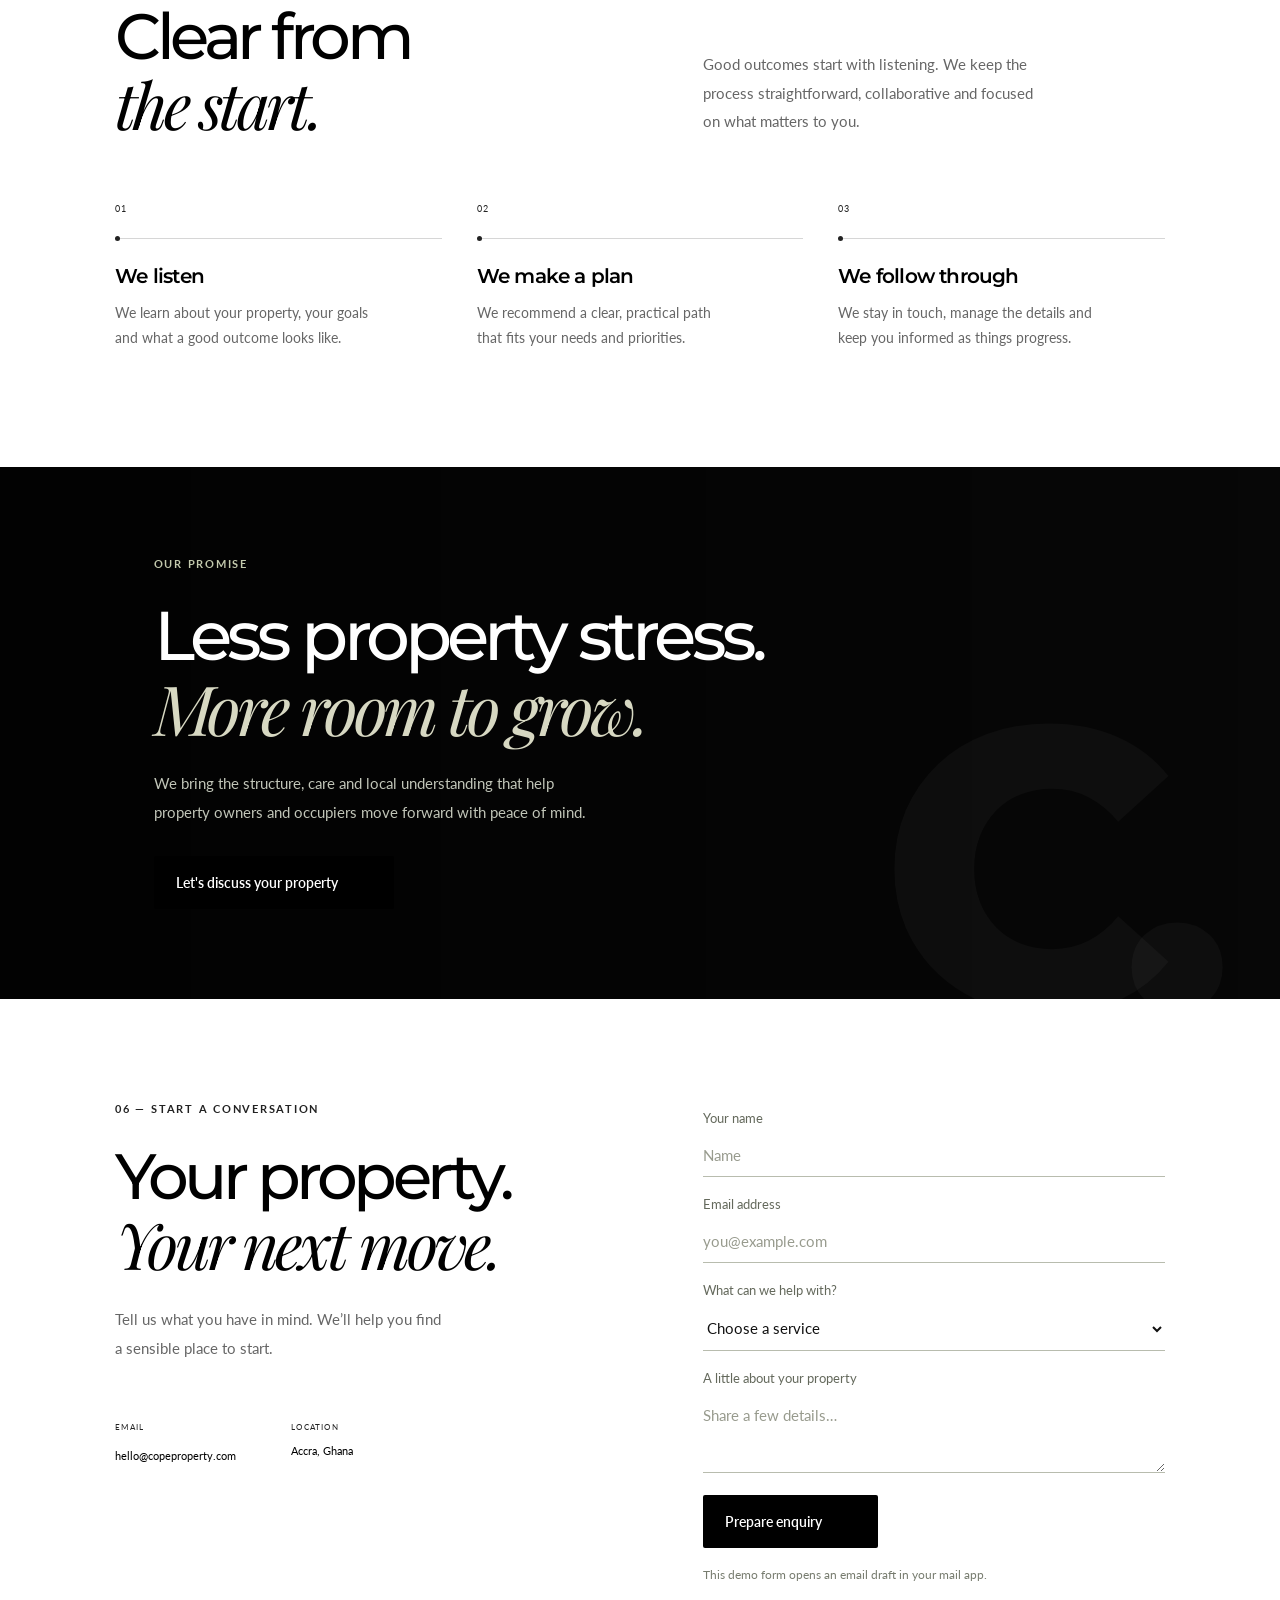
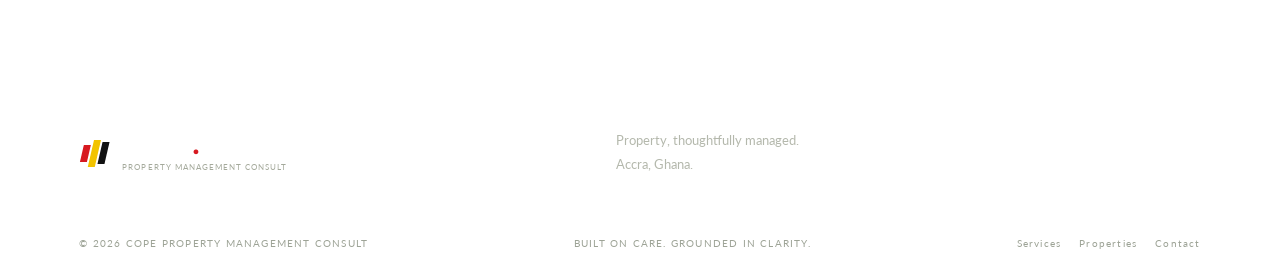
==== commit 935e48c1: "Initial commit" ====
--- a/approach.html
+++ b/approach.html
@@ -11,12 +11,12 @@
 </head><body id="top"><header class="site-header">
     <a class="brand" href="index.html" aria-label="Cope Property Management Consult home"><span class="brand-mark small"><span></span><span></span><span></span></span><span class="brand-copy"><strong>COPE<span>.</span></strong><small>PROPERTY MANAGEMENT CONSULT</small></span></a>
     <button class="menu-toggle" id="menu-toggle" aria-label="Open navigation" aria-expanded="false"><i></i><i></i></button>
-    <nav class="main-nav" id="main-nav"><a href="index.html">Home</a><a href="services.html">Services</a><a href="properties.html">Properties</a><a href="approach.html">Our approach</a><a href="insights.html">Insights</a><a class="nav-cta" href="contact.html">Let's talk <span>↗</span></a></nav>
+    <nav class="main-nav" id="main-nav"><a href="index.html">Home</a><a href="services.html">Services</a><a href="properties.html">Properties</a><a href="approach.html">Our approach</a><a href="insights.html">Insights</a><a class="nav-cta" href="contact.html">Let's talk <span></span></a></nav>
   </header><main><section class="page-hero section-pad"><div class="section-kicker">01 — A BETTER WAY TO PROPERTY</div><h1>Clear thinking.<br><em>Considered care.</em></h1><p>We bring care, clarity and commercial thinking to every property decision.</p></section><section class="intro section-pad" id="approach">
       <div class="section-kicker">01 — A BETTER WAY TO PROPERTY</div>
       <div class="intro-grid">
         <h2>Property is more<br>than a <em>place.</em></h2>
-        <div class="intro-text"><p class="large-copy">It’s an investment in your future, a foundation for your business, and the setting for everyday life.</p><p>At Cope Property Management Consult, we bring care, clarity and commercial thinking to every property decision. We help owners protect their assets, tenants feel at home, and investors move forward with confidence.</p><a class="underlined-link" href="#contact">Get to know Cope <span>↗</span></a></div>
+        <div class="intro-text"><p class="large-copy">It’s an investment in your future, a foundation for your business, and the setting for everyday life.</p><p>At Cope Property Management Consult, we bring care, clarity and commercial thinking to every property decision. We help owners protect their assets, tenants feel at home, and investors move forward with confidence.</p><a class="underlined-link" href="#contact">Get to know Cope <span></span></a></div>
       </div>
       <div class="principles">
         <article><span>01</span><h3>People first</h3><p>Responsive service built on relationships, trust and understanding.</p></article>
@@ -27,5 +27,5 @@
       <div class="section-heading"><div><div class="section-kicker">04 — HOW WE WORK</div><h2>Clear from<br><em>the start.</em></h2></div><p>Good outcomes start with listening. We keep the process straightforward, collaborative and focused on what matters to you.</p></div>
       <div class="process-grid"><article><span>01</span><div class="process-rule"></div><h3>We listen</h3><p>We learn about your property, your goals and what a good outcome looks like.</p></article><article><span>02</span><div class="process-rule"></div><h3>We make a plan</h3><p>We recommend a clear, practical path that fits your needs and priorities.</p></article><article><span>03</span><div class="process-rule"></div><h3>We follow through</h3><p>We stay in touch, manage the details and keep you informed as things progress.</p></article></div>
     </section><section class="statement">
-      <div class="statement-bg"></div><div class="statement-content"><div class="section-kicker light">OUR PROMISE</div><h2>Less property stress.<br><em>More room to grow.</em></h2><p>We bring the structure, care and local understanding that help property owners and occupiers move forward with peace of mind.</p><a class="button button-light" href="#contact">Let's discuss your property <span>↗</span></a></div><div class="statement-mark">C.</div>
-    </section><section class="contact section-pad" id="contact"><div class="contact-left"><div class="section-kicker">06 — START A CONVERSATION</div><h2>Your property.<br><em>Your next move.</em></h2><p>Tell us what you have in mind. We’ll help you find a sensible place to start.</p><div class="contact-details"><div><span>EMAIL</span><a href="mailto:hello@copeproperty.com">hello@copeproperty.com</a></div><div><span>LOCATION</span><p>Accra, Ghana</p></div></div></div><form class="contact-form" id="contact-form"><label>Your name<input type="text" name="name" placeholder="Name" required></label><label>Email address<input type="email" name="email" placeholder="you@example.com" required></label><label>What can we help with?<select name="service" required><option value="">Choose a service</option><option>Property management</option><option>Real estate consultancy</option><option>Sales or leasing support</option><option>Investment and asset advisory</option><option>Something else</option></select></label><label>A little about your property<textarea name="message" rows="3" placeholder="Share a few details…" required></textarea></label><button class="button button-dark submit-button" type="submit">Prepare enquiry <span>↗</span></button><p class="form-note" id="form-note">This demo form opens an email draft in your mail app.</p></form></section></main><footer class="footer"><div class="footer-top"><a class="brand footer-brand" href="index.html"><span class="brand-mark small"><span></span><span></span><span></span></span><span class="brand-copy"><strong>COPE<span>.</span></strong><small>PROPERTY MANAGEMENT CONSULT</small></span></a><p>Property, thoughtfully managed.<br>Accra, Ghana.</p><a class="back-top" href="#top">BACK TO TOP ↑</a></div><div class="footer-bottom"><span>© <span id="year"></span> COPE PROPERTY MANAGEMENT CONSULT</span><span>BUILT ON CARE. GROUNDED IN CLARITY.</span><div><a href="services.html">Services</a><a href="properties.html">Properties</a><a href="contact.html">Contact</a></div></div></footer><script src="script.js"></script></body></html>+      <div class="statement-bg"></div><div class="statement-content"><div class="section-kicker light">OUR PROMISE</div><h2>Less property stress.<br><em>More room to grow.</em></h2><p>We bring the structure, care and local understanding that help property owners and occupiers move forward with peace of mind.</p><a class="button button-light" href="#contact">Let's discuss your property <span></span></a></div><div class="statement-mark">C.</div>
+    </section><section class="contact section-pad" id="contact"><div class="contact-left"><div class="section-kicker">06 — START A CONVERSATION</div><h2>Your property.<br><em>Your next move.</em></h2><p>Tell us what you have in mind. We’ll help you find a sensible place to start.</p><div class="contact-details"><div><span>EMAIL</span><a href="mailto:hello@copeproperty.com">hello@copeproperty.com</a></div><div><span>LOCATION</span><p>Accra, Ghana</p></div></div></div><form class="contact-form" id="contact-form"><label>Your name<input type="text" name="name" placeholder="Name" required></label><label>Email address<input type="email" name="email" placeholder="you@example.com" required></label><label>What can we help with?<select name="service" required><option value="">Choose a service</option><option>Property management</option><option>Real estate consultancy</option><option>Sales or leasing support</option><option>Investment and asset advisory</option><option>Something else</option></select></label><label>A little about your property<textarea name="message" rows="3" placeholder="Share a few details…" required></textarea></label><button class="button button-dark submit-button" type="submit">Prepare enquiry <span></span></button><p class="form-note" id="form-note">This demo form opens an email draft in your mail app.</p></form></section></main><footer class="footer"><div class="footer-top"><a class="brand footer-brand" href="index.html"><span class="brand-mark small"><span></span><span></span><span></span></span><span class="brand-copy"><strong>COPE<span>.</span></strong><small>PROPERTY MANAGEMENT CONSULT</small></span></a><p>Property, thoughtfully managed.<br>Accra, Ghana.</p><a class="back-top" href="#top">BACK TO TOP ↑</a></div><div class="footer-bottom"><span>© <span id="year"></span> COPE PROPERTY MANAGEMENT CONSULT</span><span>BUILT ON CARE. GROUNDED IN CLARITY.</span><div><a href="services.html">Services</a><a href="properties.html">Properties</a><a href="contact.html">Contact</a></div></div></footer><script src="script.js"></script></body></html>
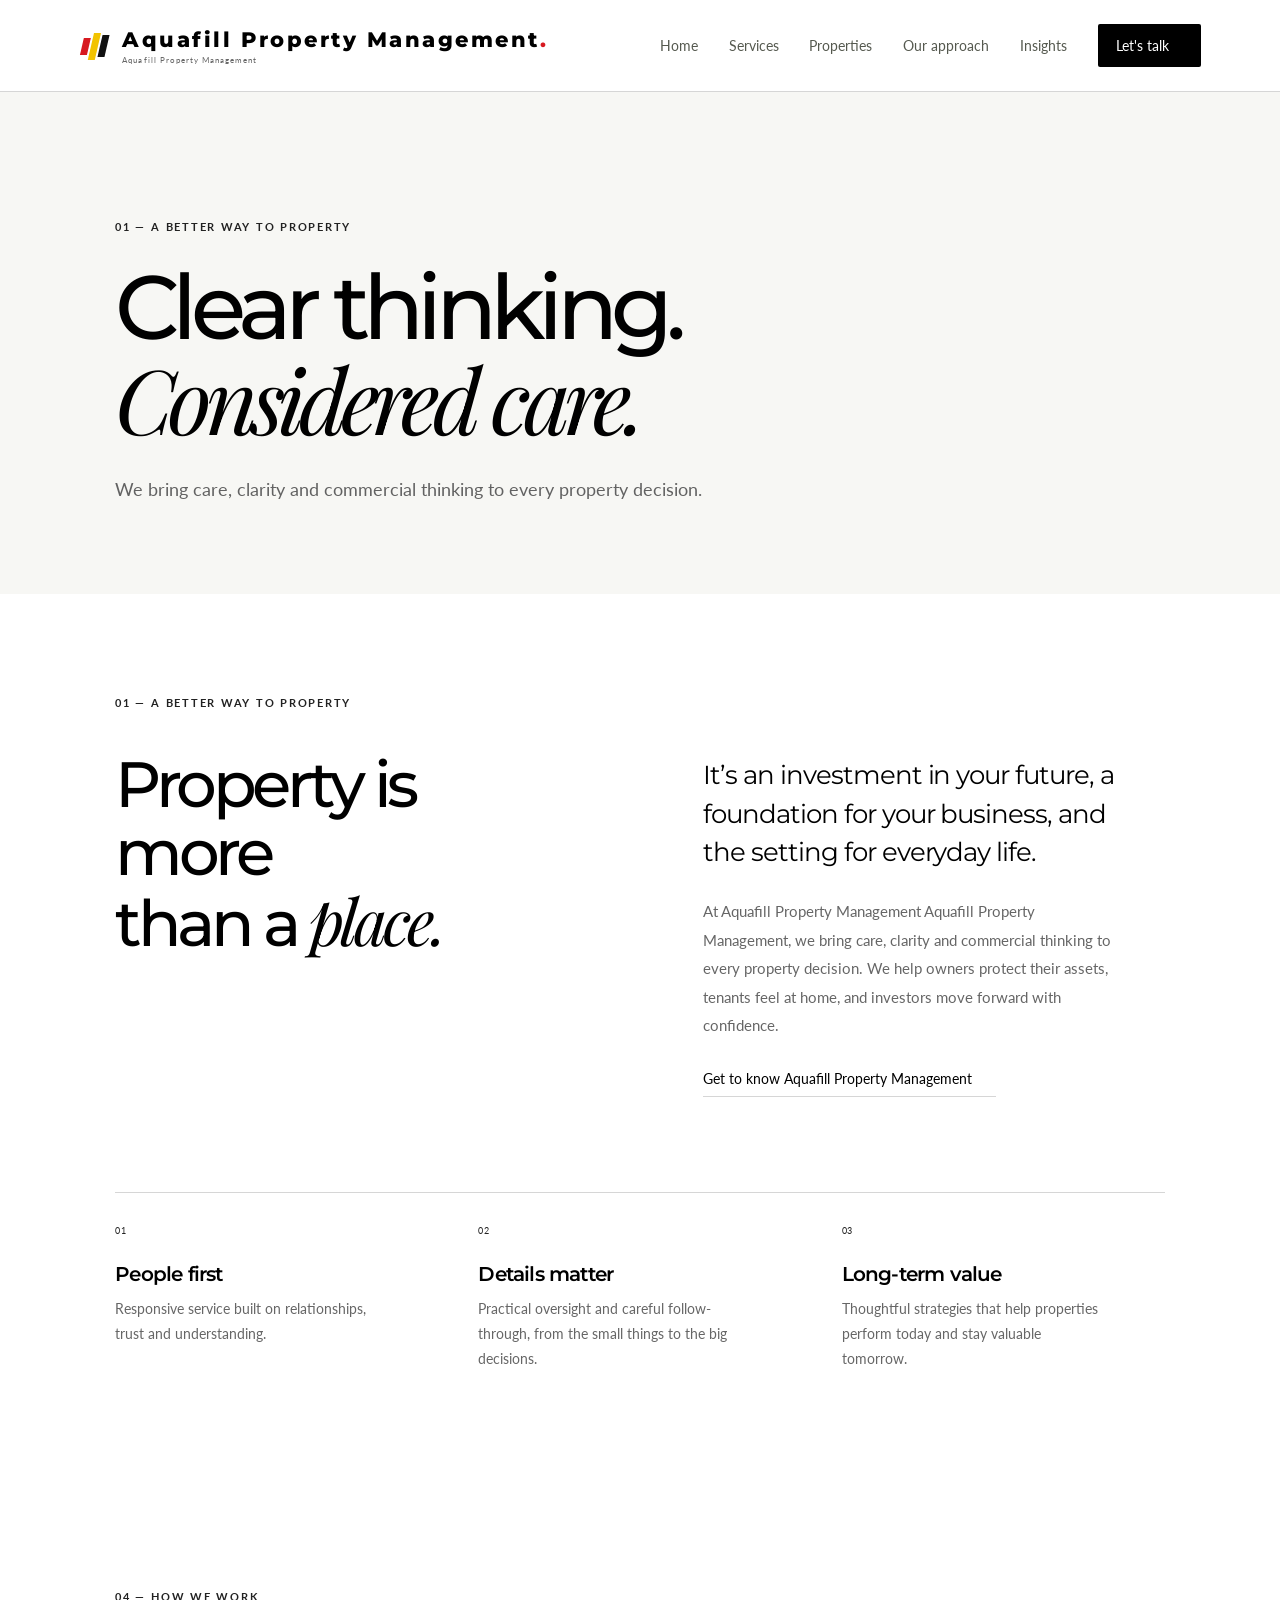
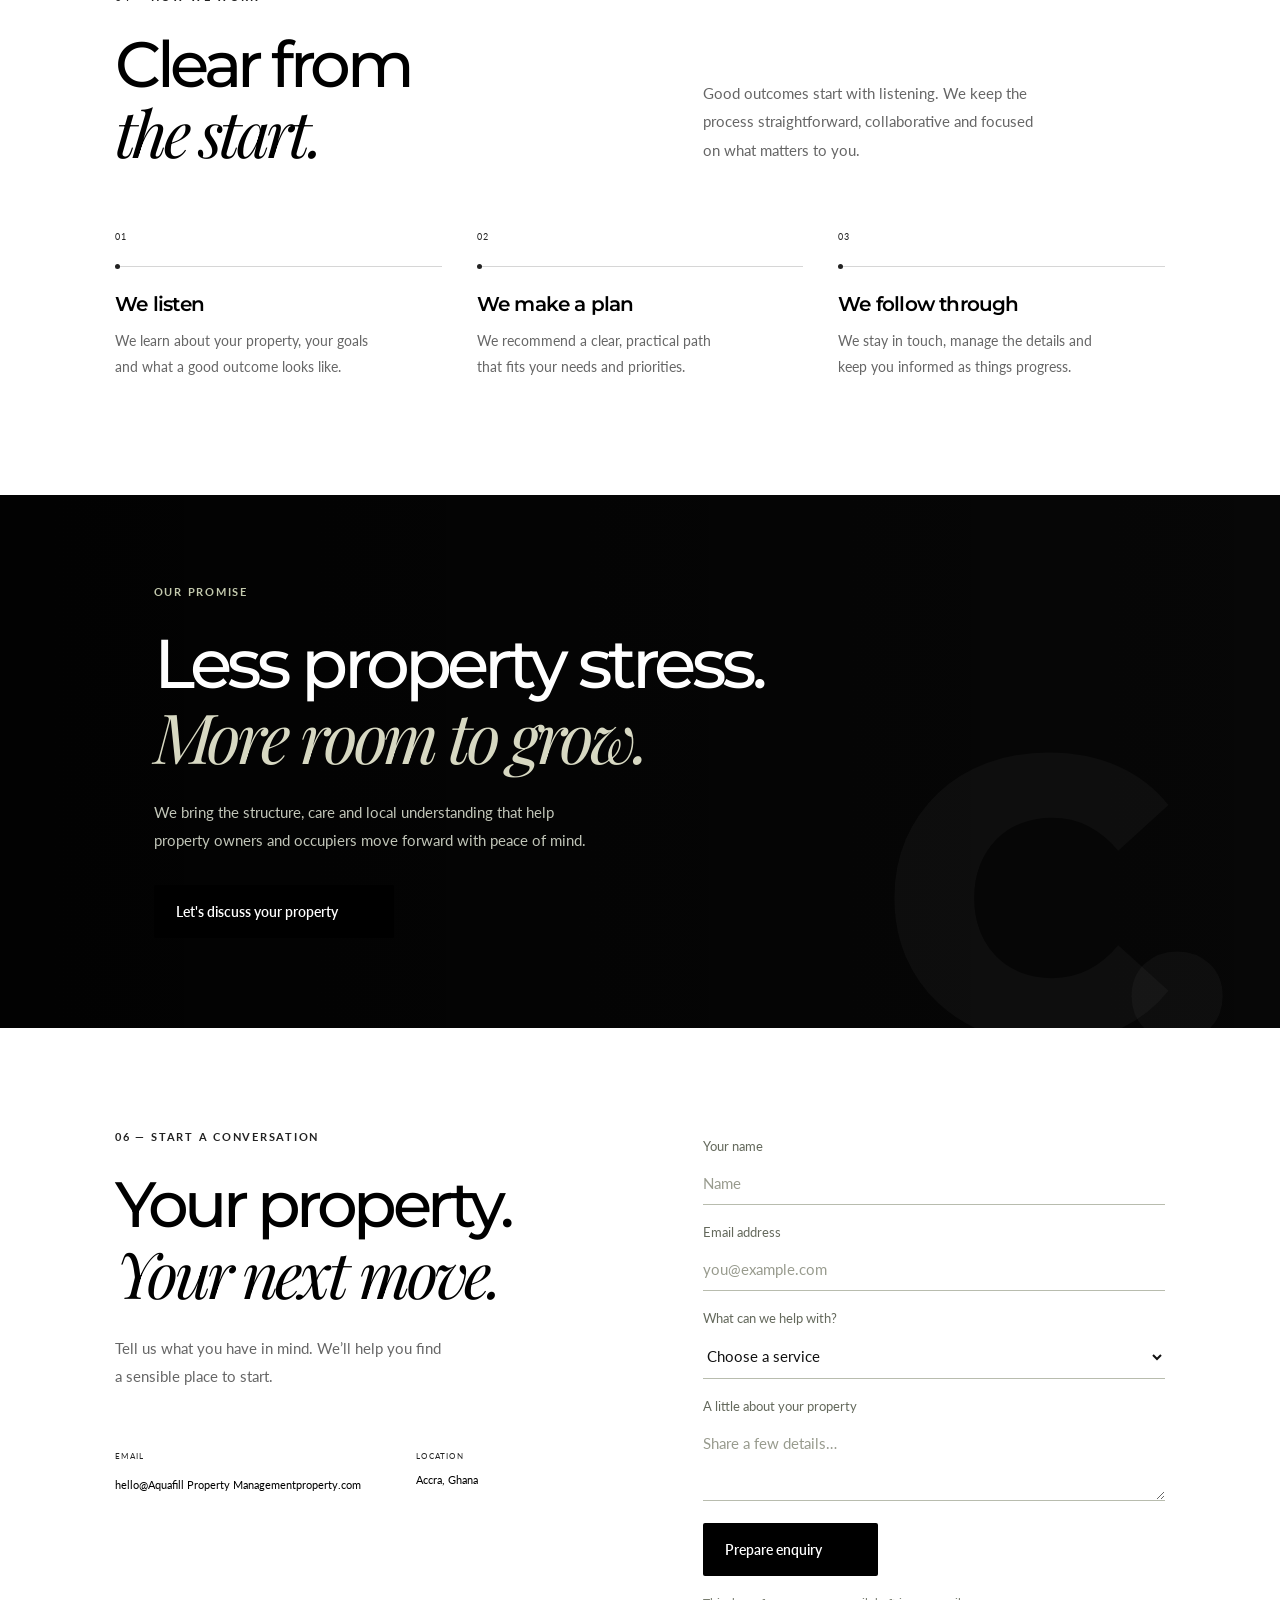
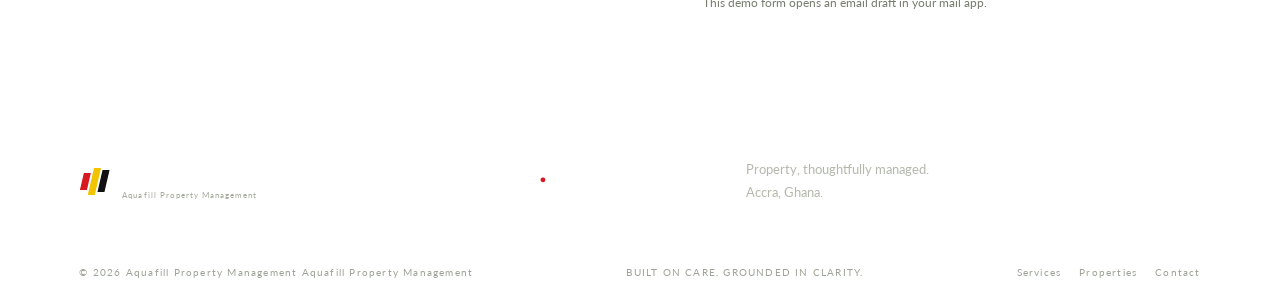
==== commit 3251dbed: "first commit" ====
--- a/approach.html
+++ b/approach.html
@@ -2,21 +2,21 @@
   <meta charset="UTF-8">
   <meta name="viewport" content="width=device-width, initial-scale=1.0">
   <meta name="theme-color" content="#f4f0e8">
-  <meta name="description" content="Cope Property Management Consult — thoughtful property management, real estate advisory and investment support in Ghana.">
-  <title>Our Approach | Cope Property Management Consult</title>
+  <meta name="description" content="Aquafill Property Management Aquafill Property Management — thoughtful property management, real estate advisory and investment support in Ghana.">
+  <title>Our Approach | Aquafill Property Management Aquafill Property Management</title>
   <link rel="preconnect" href="https://fonts.googleapis.com">
   <link rel="preconnect" href="https://fonts.gstatic.com" crossorigin>
   <link href="https://fonts.googleapis.com/css2?family=EB+Garamond:wght@400;500;600;700;800&family=Lato:wght@400;700;900&family=Montserrat:wght@400;500;600;700;800&family=Playfair+Display:wght@400;500;600;700&display=swap" rel="stylesheet">
   <link rel="stylesheet" href="styles.css">
 </head><body id="top"><header class="site-header">
-    <a class="brand" href="index.html" aria-label="Cope Property Management Consult home"><span class="brand-mark small"><span></span><span></span><span></span></span><span class="brand-copy"><strong>COPE<span>.</span></strong><small>PROPERTY MANAGEMENT CONSULT</small></span></a>
+    <a class="brand" href="index.html" aria-label="Aquafill Property Management Aquafill Property Management home"><span class="brand-mark small"><span></span><span></span><span></span></span><span class="brand-copy"><strong>Aquafill Property Management<span>.</span></strong><small>Aquafill Property Management</small></span></a>
     <button class="menu-toggle" id="menu-toggle" aria-label="Open navigation" aria-expanded="false"><i></i><i></i></button>
     <nav class="main-nav" id="main-nav"><a href="index.html">Home</a><a href="services.html">Services</a><a href="properties.html">Properties</a><a href="approach.html">Our approach</a><a href="insights.html">Insights</a><a class="nav-cta" href="contact.html">Let's talk <span></span></a></nav>
   </header><main><section class="page-hero section-pad"><div class="section-kicker">01 — A BETTER WAY TO PROPERTY</div><h1>Clear thinking.<br><em>Considered care.</em></h1><p>We bring care, clarity and commercial thinking to every property decision.</p></section><section class="intro section-pad" id="approach">
       <div class="section-kicker">01 — A BETTER WAY TO PROPERTY</div>
       <div class="intro-grid">
         <h2>Property is more<br>than a <em>place.</em></h2>
-        <div class="intro-text"><p class="large-copy">It’s an investment in your future, a foundation for your business, and the setting for everyday life.</p><p>At Cope Property Management Consult, we bring care, clarity and commercial thinking to every property decision. We help owners protect their assets, tenants feel at home, and investors move forward with confidence.</p><a class="underlined-link" href="#contact">Get to know Cope <span></span></a></div>
+        <div class="intro-text"><p class="large-copy">It’s an investment in your future, a foundation for your business, and the setting for everyday life.</p><p>At Aquafill Property Management Aquafill Property Management, we bring care, clarity and commercial thinking to every property decision. We help owners protect their assets, tenants feel at home, and investors move forward with confidence.</p><a class="underlined-link" href="#contact">Get to know Aquafill Property Management <span></span></a></div>
       </div>
       <div class="principles">
         <article><span>01</span><h3>People first</h3><p>Responsive service built on relationships, trust and understanding.</p></article>
@@ -28,4 +28,4 @@
       <div class="process-grid"><article><span>01</span><div class="process-rule"></div><h3>We listen</h3><p>We learn about your property, your goals and what a good outcome looks like.</p></article><article><span>02</span><div class="process-rule"></div><h3>We make a plan</h3><p>We recommend a clear, practical path that fits your needs and priorities.</p></article><article><span>03</span><div class="process-rule"></div><h3>We follow through</h3><p>We stay in touch, manage the details and keep you informed as things progress.</p></article></div>
     </section><section class="statement">
       <div class="statement-bg"></div><div class="statement-content"><div class="section-kicker light">OUR PROMISE</div><h2>Less property stress.<br><em>More room to grow.</em></h2><p>We bring the structure, care and local understanding that help property owners and occupiers move forward with peace of mind.</p><a class="button button-light" href="#contact">Let's discuss your property <span></span></a></div><div class="statement-mark">C.</div>
-    </section><section class="contact section-pad" id="contact"><div class="contact-left"><div class="section-kicker">06 — START A CONVERSATION</div><h2>Your property.<br><em>Your next move.</em></h2><p>Tell us what you have in mind. We’ll help you find a sensible place to start.</p><div class="contact-details"><div><span>EMAIL</span><a href="mailto:hello@copeproperty.com">hello@copeproperty.com</a></div><div><span>LOCATION</span><p>Accra, Ghana</p></div></div></div><form class="contact-form" id="contact-form"><label>Your name<input type="text" name="name" placeholder="Name" required></label><label>Email address<input type="email" name="email" placeholder="you@example.com" required></label><label>What can we help with?<select name="service" required><option value="">Choose a service</option><option>Property management</option><option>Real estate consultancy</option><option>Sales or leasing support</option><option>Investment and asset advisory</option><option>Something else</option></select></label><label>A little about your property<textarea name="message" rows="3" placeholder="Share a few details…" required></textarea></label><button class="button button-dark submit-button" type="submit">Prepare enquiry <span></span></button><p class="form-note" id="form-note">This demo form opens an email draft in your mail app.</p></form></section></main><footer class="footer"><div class="footer-top"><a class="brand footer-brand" href="index.html"><span class="brand-mark small"><span></span><span></span><span></span></span><span class="brand-copy"><strong>COPE<span>.</span></strong><small>PROPERTY MANAGEMENT CONSULT</small></span></a><p>Property, thoughtfully managed.<br>Accra, Ghana.</p><a class="back-top" href="#top">BACK TO TOP ↑</a></div><div class="footer-bottom"><span>© <span id="year"></span> COPE PROPERTY MANAGEMENT CONSULT</span><span>BUILT ON CARE. GROUNDED IN CLARITY.</span><div><a href="services.html">Services</a><a href="properties.html">Properties</a><a href="contact.html">Contact</a></div></div></footer><script src="script.js"></script></body></html>+    </section><section class="contact section-pad" id="contact"><div class="contact-left"><div class="section-kicker">06 — START A CONVERSATION</div><h2>Your property.<br><em>Your next move.</em></h2><p>Tell us what you have in mind. We’ll help you find a sensible place to start.</p><div class="contact-details"><div><span>EMAIL</span><a href="mailto:hello@Aquafill Property Managementproperty.com">hello@Aquafill Property Managementproperty.com</a></div><div><span>LOCATION</span><p>Accra, Ghana</p></div></div></div><form class="contact-form" id="contact-form"><label>Your name<input type="text" name="name" placeholder="Name" required></label><label>Email address<input type="email" name="email" placeholder="you@example.com" required></label><label>What can we help with?<select name="service" required><option value="">Choose a service</option><option>Property management</option><option>Real estate consultancy</option><option>Sales or leasing support</option><option>Investment and asset advisory</option><option>Something else</option></select></label><label>A little about your property<textarea name="message" rows="3" placeholder="Share a few details…" required></textarea></label><button class="button button-dark submit-button" type="submit">Prepare enquiry <span></span></button><p class="form-note" id="form-note">This demo form opens an email draft in your mail app.</p></form></section></main><footer class="footer"><div class="footer-top"><a class="brand footer-brand" href="index.html"><span class="brand-mark small"><span></span><span></span><span></span></span><span class="brand-copy"><strong>Aquafill Property Management<span>.</span></strong><small>Aquafill Property Management</small></span></a><p>Property, thoughtfully managed.<br>Accra, Ghana.</p><a class="back-top" href="#top">BACK TO TOP ↑</a></div><div class="footer-bottom"><span>© <span id="year"></span> Aquafill Property Management Aquafill Property Management</span><span>BUILT ON CARE. GROUNDED IN CLARITY.</span><div><a href="services.html">Services</a><a href="properties.html">Properties</a><a href="contact.html">Contact</a></div></div></footer><script src="script.js"></script></body></html>
